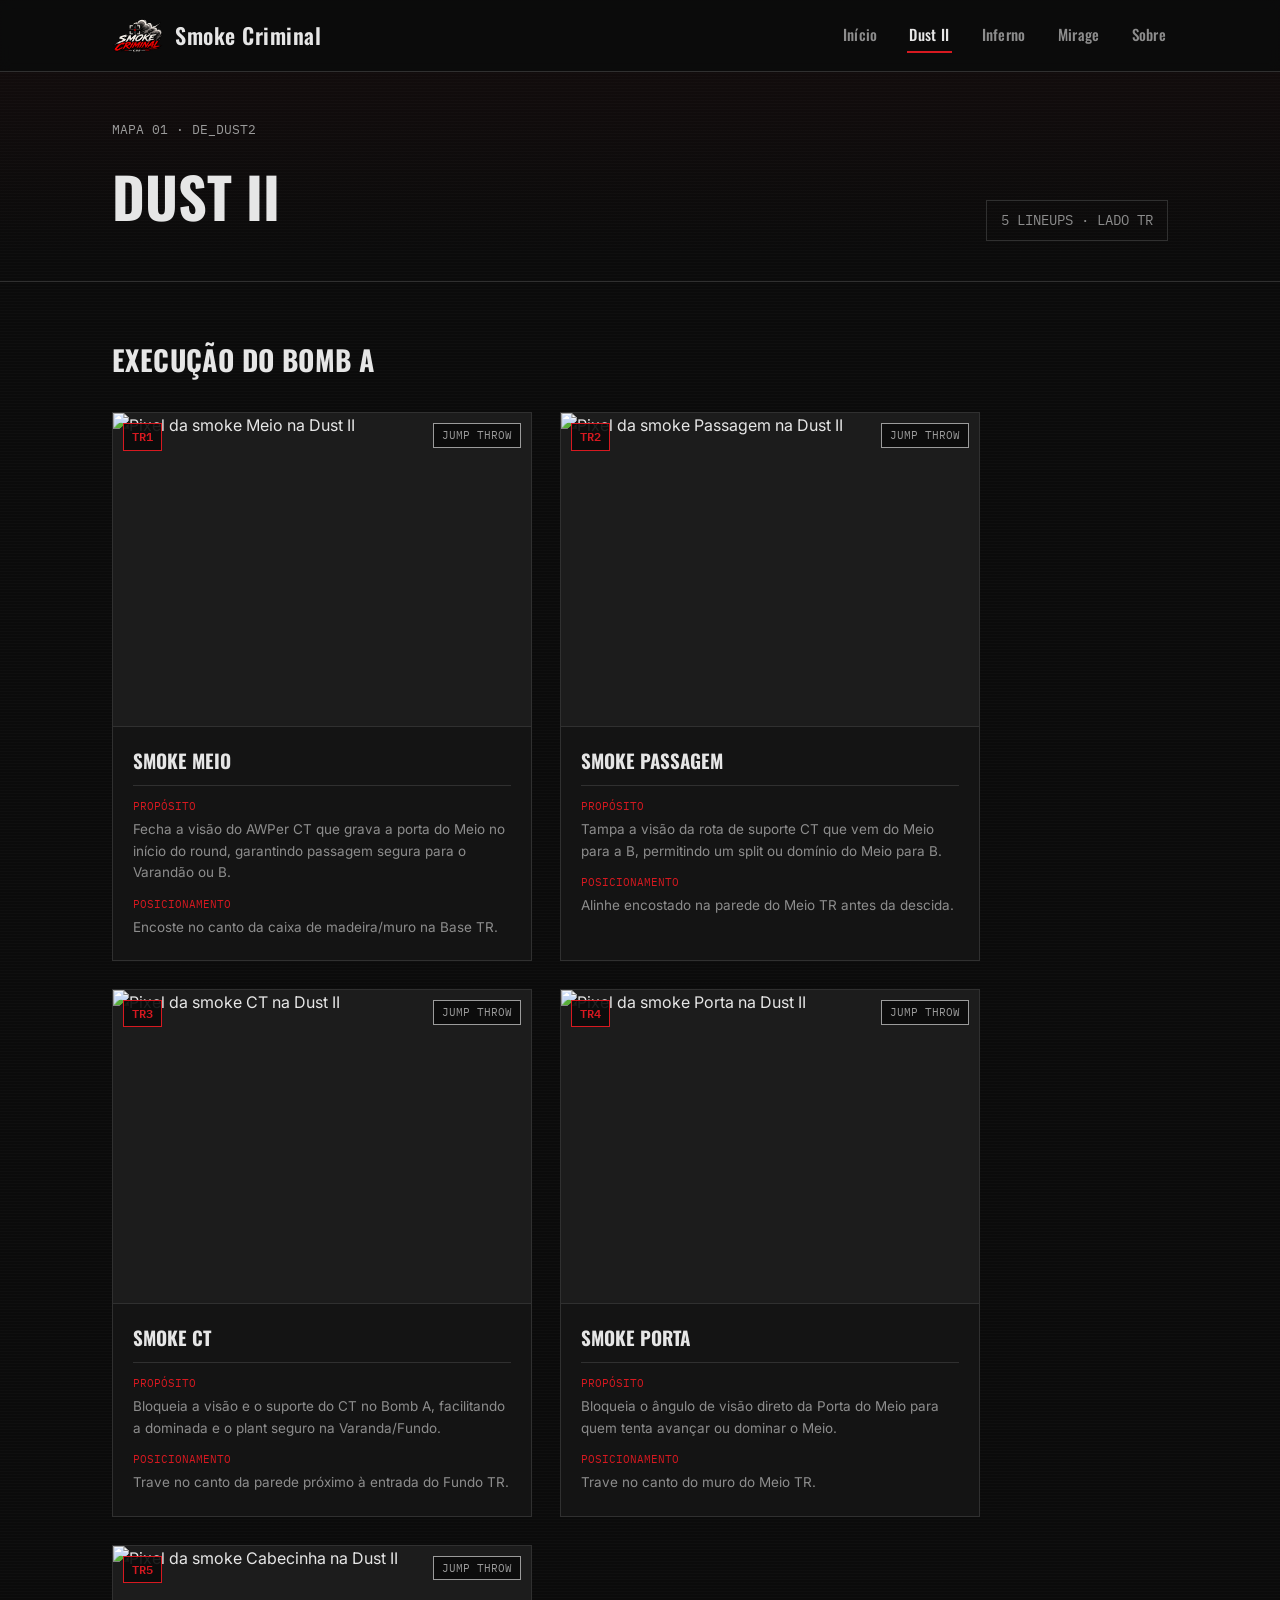
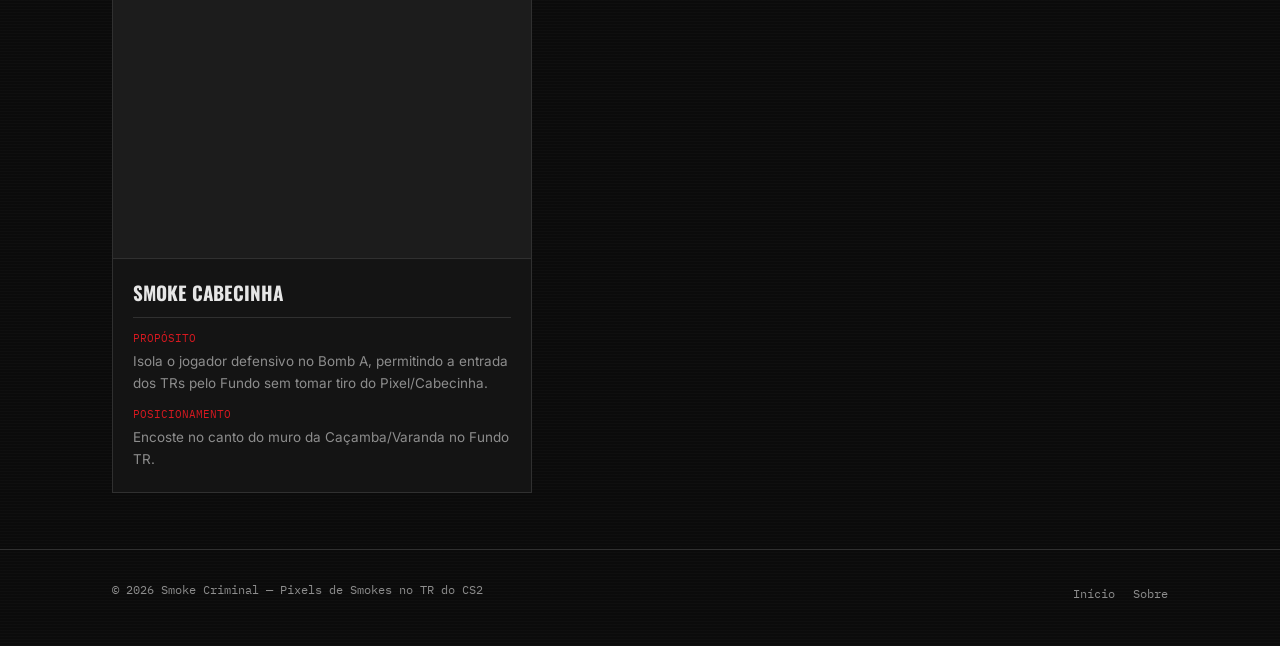
==== dust.html @ 34695987 "Add files via upload" ====
<!DOCTYPE html>
<html lang="pt-BR">
<head>
    <meta charset="UTF-8">
    <meta name="viewport" content="width=device-width, initial-scale=1.0">
    <title>Dust II — Smoke Criminal</title>
    <link rel="stylesheet" href="style.css">
</head>
<body>

    <header class="site-header">
        <div class="wrap">
            <a href="index.html" class="brand">
                <img src="Logotipo-semfundo.png" alt="Smoke Criminal">
                Smoke Criminal 
            </a>
            <nav class="main-nav">
                <ul>
                    <li><a href="index.html">Início</a></li>
                    <li><a href="dust.html" class="is-active">Dust II</a></li>
                    <li><a href="inferno.html">Inferno</a></li>
                    <li><a href="mirage.html">Mirage</a></li>
                    <li><a href="sobre.html">Sobre</a></li>
                </ul>
            </nav>
        </div>
    </header>

    <main>
        <section class="hero-map">
            <div class="wrap" style="display:flex; align-items:flex-end; justify-content:space-between; flex-wrap:wrap; gap:20px; width:100%;">
                <div>
                    <p class="eyebrow">MAPA 01 · DE_DUST2</p>
                    <h1>Dust II</h1>
                </div>
                <span class="count">5 LINEUPS · LADO TR</span>
            </div>
        </section>

        <section class="section">
            <div class="wrap">
                <div class="section-head">
                    <h2>Execução do Bomb A</h2>
                </div>

                <div class="smoke-grid">

                    <article class="smoke-card">
                        <div class="thumb">
                            <img src="Dust - Smoke Meio - TR1 (JUMP THROW).png" alt="Pixel da smoke Meio na Dust II" onclick="abrirImagem(this.src)">
                            <span class="tr-id">TR1</span>
                            <span class="throw-tag">JUMP THROW</span>
                        </div>
                        <div class="body">
                            <h3>Smoke Meio</h3>
                            <div class="field">
                                <span class="k">PROPÓSITO</span>
                                <p class="v">Fecha a visão do AWPer CT que grava a porta do Meio no início do round, garantindo passagem segura para o Varandão ou B.</p>
                            </div>
                            <div class="field">
                                <span class="k">POSICIONAMENTO</span>
                                <p class="v">Encoste no canto da caixa de madeira/muro na Base TR.</p>
                            </div>
                        </div>
                    </article>

                    <article class="smoke-card">
                        <div class="thumb">
                            <img src="Dust - Smoke Passagem - TR2 (JUMP THROW).png" alt="Pixel da smoke Passagem na Dust II" onclick="abrirImagem(this.src)">
                            <span class="tr-id">TR2</span>
                            <span class="throw-tag">JUMP THROW</span>
                        </div>
                        <div class="body">
                            <h3>Smoke Passagem</h3>
                            <div class="field">
                                <span class="k">PROPÓSITO</span>
                                <p class="v">Tampa a visão da rota de suporte CT que vem do Meio para a B, permitindo um split ou domínio do Meio para B.</p>
                            </div>
                            <div class="field">
                                <span class="k">POSICIONAMENTO</span>
                                <p class="v">Alinhe encostado na parede do Meio TR antes da descida.</p>
                            </div>
                        </div>
                    </article>

                    <article class="smoke-card">
                        <div class="thumb">
                            <img src="Dust - Smoke CT - TR3 (JUMP THROW).png" alt="Pixel da smoke CT na Dust II" onclick="abrirImagem(this.src)">
                            <span class="tr-id">TR3</span>
                            <span class="throw-tag">JUMP THROW</span>
                        </div>
                        <div class="body">
                            <h3>Smoke CT</h3>
                            <div class="field">
                                <span class="k">PROPÓSITO</span>
                                <p class="v">Bloqueia a visão e o suporte do CT no Bomb A, facilitando a dominada e o plant seguro na Varanda/Fundo.</p>
                            </div>
                            <div class="field">
                                <span class="k">POSICIONAMENTO</span>
                                <p class="v">Trave no canto da parede próximo à entrada do Fundo TR.</p>
                            </div>
                        </div>
                    </article>

                    <article class="smoke-card">
                        <div class="thumb">
                            <img src="Dust - Smoke Porta - TR4 (JUMP THROW).png" alt="Pixel da smoke Porta na Dust II" onclick="abrirImagem(this.src)">
                            <span class="tr-id">TR4</span>
                            <span class="throw-tag">JUMP THROW</span>
                        </div>
                        <div class="body">
                            <h3>Smoke Porta</h3>
                            <div class="field">
                                <span class="k">PROPÓSITO</span>
                                <p class="v">Bloqueia o ângulo de visão direto da Porta do Meio para quem tenta avançar ou dominar o Meio.</p>
                            </div>
                            <div class="field">
                                <span class="k">POSICIONAMENTO</span>
                                <p class="v">Trave no canto do muro do Meio TR.</p>
                            </div>
                        </div>
                    </article>

                    <article class="smoke-card">
                        <div class="thumb">
                            <img src="Dust - Smoke Cabecinha - TR5 (JUMP THROW).png" alt="Pixel da smoke Cabecinha na Dust II" onclick="abrirImagem(this.src)">
                            <span class="tr-id">TR5</span>
                            <span class="throw-tag">JUMP THROW</span>
                        </div>
                        <div class="body">
                            <h3>Smoke Cabecinha</h3>
                            <div class="field">
                                <span class="k">PROPÓSITO</span>
                                <p class="v">Isola o jogador defensivo no Bomb A, permitindo a entrada dos TRs pelo Fundo sem tomar tiro do Pixel/Cabecinha.</p>
                            </div>
                            <div class="field">
                                <span class="k">POSICIONAMENTO</span>
                                <p class="v">Encoste no canto do muro da Caçamba/Varanda no Fundo TR.</p>
                            </div>
                        </div>
                    </article>

                </div>
            </div>
        </section>
    </main>

    <footer class="site-footer">
        <div class="wrap">
            <p>&copy; 2026 Smoke Criminal — Pixels de Smokes no TR do CS2</p>
            <ul class="foot-nav">
                <li><a href="index.html">Início</a></li>
                <li><a href="sobre.html">Sobre</a></li>
            </ul>
        </div>
    </footer>

    <div id="lightbox" class="lightbox">
        <span class="lightbox-close" onclick="fecharImagem()">&times;</span>
        <img id="lightbox-img" src="" alt="Imagem ampliada da lineup">
    </div>

    <script src="script.js"></script>

</body>
</html>
---- style.css ----
@import url('https://fonts.googleapis.com/css2?family=Oswald:wght@500;600;700&family=Inter:wght@400;500;600&family=IBM+Plex+Mono:wght@500;600&display=swap');

:root{
  --bg: #0b0b0b;
  --panel: #141414;
  --panel-2: #1c1c1c;
  --border: #303030;
  --red: #d71920;
  --red-dim: #8f1116;
  --gray: #9b9b9b;
  --text: #e6e6e6;
  --text-muted: #8d8d8d;
  --mono: 'IBM Plex Mono', monospace;
  --display: 'Oswald', sans-serif;
  --body: 'Inter', sans-serif;
}

*{ box-sizing: border-box; }

html{ scroll-behavior: smooth; }

body{
  margin: 0;
  background: var(--bg);
  background-image:
    linear-gradient(180deg, rgba(193,39,45,0.05), transparent 260px),
    repeating-linear-gradient(0deg, rgba(255,255,255,0.015) 0px, rgba(255,255,255,0.015) 1px, transparent 1px, transparent 3px);
  color: var(--text);
  font-family: var(--body);
  font-size: 16px;
  line-height: 1.6;
}

a{ color: inherit; text-decoration: none; }

img{ max-width: 100%; display: block; }

/* ---------- layout helpers ---------- */
.wrap{
  max-width: 1120px;
  margin: 0 auto;
  padding: 0 32px;
}

/* ---------- header / nav ---------- */
.site-header{
  border-bottom: 1px solid var(--border);
  background: rgba(11,11,11,0.92);
  position: sticky;
  top: 0;
  z-index: 20;
  backdrop-filter: blur(6px);
}

.site-header .wrap{
  display: flex;
  align-items: center;
  justify-content: space-between;
  padding-top: 18px;
  padding-bottom: 18px;
  gap: 24px;
}

.brand{
  display: flex;
  align-items: center;
  gap: 12px;
  font-family: var(--display);
  font-size: 22px;
  font-weight: 600;
  letter-spacing: 0.5px;
  color: var(--text);
}

.brand img{ height: 34px; width: auto; }

.brand .tag{
  font-family: var(--mono);
  font-size: 11px;
  color: var(--red);
  border: 1px solid var(--red-dim);
  padding: 2px 6px;
  margin-left: 4px;
}

.main-nav ul{
  list-style: none;
  display: flex;
  flex-wrap: wrap;
  gap: 28px;
  margin: 0;
  padding: 0;
}

.main-nav a{
  font-family: var(--display);
  font-size: 15px;
  font-weight: 500;
  letter-spacing: 0.3px;
  color: var(--text-muted);
  padding: 6px 2px;
  border-bottom: 2px solid transparent;
  transition: color .15s ease, border-color .15s ease;
}

.main-nav a:hover,
.main-nav a.is-active{
  color: var(--text);
  border-bottom-color: var(--red);
}

/* ---------- hero ---------- */
.hero{
  padding: 76px 0 56px;
  border-bottom: 1px solid var(--border);
  text-align: center;
}

.hero .wrap{
  display: flex;
  flex-direction: column;
  align-items: center;
}

.hero .eyebrow{
  font-family: var(--mono);
  font-size: 13px;
  color: var(--gray);
  margin: 0 0 14px;
}

.hero h1{
  font-family: var(--display);
  font-size: clamp(44px, 7vw, 80px);
  line-height: 1.05;
  margin: 0 0 20px;
  max-width: 16ch;
  text-transform: uppercase;
}

.hero p{
  max-width: 62ch;
  color: var(--text-muted);
  font-size: 17px;
  margin: 0 auto;
}

.hero-map{
  padding: 48px 0 40px;
  border-bottom: 1px solid var(--border);
  display: flex;
  align-items: flex-end;
  justify-content: space-between;
  flex-wrap: wrap;
  gap: 20px;
}

.hero-map .eyebrow{
  font-family: var(--mono);
  font-size: 13px;
  color: var(--gray);
  margin: 0 0 10px;
}

.hero-map h1{
  font-family: var(--display);
  font-size: clamp(36px, 5.5vw, 56px);
  margin: 0;
  text-transform: uppercase;
}

.hero-map .count{
  font-family: var(--mono);
  font-size: 14px;
  color: var(--text-muted);
  border: 1px solid var(--border);
  padding: 8px 14px;
}

/* ---------- section heading ---------- */
.section{
  padding: 56px 0;
  border-bottom: 1px solid var(--border);
}

.section:last-of-type{ border-bottom: none; }

.section-head{
  display: flex;
  align-items: baseline;
  justify-content: space-between;
  gap: 20px;
  margin-bottom: 30px;
  flex-wrap: wrap;
}

.section-head h2{
  font-family: var(--display);
  font-size: 28px;
  margin: 0;
  text-transform: uppercase;
  letter-spacing: 0.4px;
}

.section-head .note{
  font-family: var(--mono);
  font-size: 12px;
  color: var(--text-muted);
}

/* ---------- map select cards (home page) ---------- */
.map-grid{
  display: flex;
  flex-wrap: wrap;
  gap: 24px;
}

.map-card{
  position: relative;
  flex: 1 1 300px;
  background: var(--panel);
  border: 1px solid var(--border);
  padding: 28px 24px 24px;
}

.map-card::before,
.map-card::after,
.map-card .corner-tl,
.map-card .corner-br{
  content: "";
  position: absolute;
  width: 16px;
  height: 16px;
  border: 2px solid var(--red);
}
.map-card::before{ top: -1px; left: -1px; border-right: none; border-bottom: none; }
.map-card::after{ bottom: -1px; right: -1px; border-left: none; border-top: none; }

.map-card .map-code{
  font-family: var(--mono);
  font-size: 12px;
  color: var(--red);
  display: block;
  margin-bottom: 14px;
}

.map-card h3{
  font-family: var(--display);
  font-size: 26px;
  margin: 0 0 10px;
  text-transform: uppercase;
}

.map-card p{
  color: var(--text-muted);
  font-size: 14.5px;
  margin: 0 0 22px;
}

.btn{
  display: inline-block;
  font-family: var(--display);
  font-size: 14px;
  letter-spacing: 0.5px;
  text-transform: uppercase;
  color: var(--text);
  border: 1px solid var(--text);
  padding: 10px 18px;
  transition: background .15s ease, color .15s ease, border-color .15s ease;
}

.btn:hover{
  background: var(--red);
  border-color: var(--red);
  color: #100708;
}

.map-card .btn{
  border-color: var(--red-dim);
}
.map-card .btn:hover{
  background: var(--red);
  border-color: var(--red);
}

/* ---------- briefing intro block ---------- */
.briefing{
  display: flex;
  flex-wrap: wrap;
  gap: 32px;
  align-items: flex-start;
}

.briefing .lede{
  flex: 2 1 380px;
}

.briefing .lede p{
  max-width: 60ch;
  color: var(--text-muted);
  margin: 0 0 16px;
}

.briefing .stat-block{
  flex: 1 1 220px;
  border-left: 1px solid var(--border);
  padding-left: 24px;
  display: flex;
  flex-direction: column;
  gap: 18px;
}

.stat{
  font-family: var(--mono);
}

.stat .num{
  display: block;
  font-family: var(--display);
  font-size: 32px;
  color: var(--gray);
}

.stat .label{
  font-size: 12px;
  color: var(--text-muted);
}

/* ---------- smoke lineup cards ---------- */
.smoke-grid{
  display: flex;
  flex-wrap: wrap;
  gap: 28px;
}

.smoke-card{
  position: relative;
  flex: 1 1 340px;
  max-width: 420px;
  background: var(--panel);
  border: 1px solid var(--border);
  overflow: hidden;
}

.smoke-card .thumb{
  position: relative;
  border-bottom: 1px solid var(--border);
  aspect-ratio: 4 / 3;
  background: var(--panel-2);
  overflow: hidden;
}

.smoke-card .thumb img{
  width: 100%;
  height: 100%;
  object-fit: contain;
  cursor: zoom-in;
}

.smoke-card .tr-id{
  position: absolute;
  top: 10px;
  left: 10px;
  font-family: var(--mono);
  font-size: 12px;
  font-weight: 600;
  background: rgba(11,11,11,0.90);
  border: 1px solid var(--red);
  color: var(--red);
  padding: 3px 8px;
}

.smoke-card .throw-tag{
  position: absolute;
  top: 10px;
  right: 10px;
  font-family: var(--mono);
  font-size: 10.5px;
  background: rgba(11,11,11,0.90);
  border: 1px solid var(--gray);
  color: var(--gray);
  padding: 3px 8px;
}

.smoke-card .body{
  padding: 18px 20px 22px;
}

.smoke-card h3{
  font-family: var(--display);
  font-size: 19px;
  margin: 0 0 12px;
  text-transform: uppercase;
  border-bottom: 1px solid var(--border);
  padding-bottom: 10px;
}

.smoke-card .field{
  margin: 0 0 12px;
}

.smoke-card .field:last-child{ margin-bottom: 0; }

.smoke-card .field .k{
  display: block;
  font-family: var(--mono);
  font-size: 10.5px;
  color: var(--red);
  margin-bottom: 4px;
}

.smoke-card .field .v{
  margin: 0;
  font-size: 13.5px;
  color: var(--text-muted);
}

/* ---------- lightbox (amplia a imagem ao clicar) ---------- */
.lightbox{
  display: none;
  position: fixed;
  inset: 0;
  background: rgba(0,0,0,0.92);
  z-index: 100;
  align-items: center;
  justify-content: center;
  padding: 24px;
}

.lightbox.active{
  display: flex;
}

.lightbox img{
  max-width: 90vw;
  max-height: 85vh;
  border: 2px solid var(--red);
}

.lightbox-close{
  position: absolute;
  top: 20px;
  right: 28px;
  font-family: var(--display);
  font-size: 38px;
  color: var(--text);
  cursor: pointer;
  line-height: 1;
}

.lightbox-close:hover{ color: var(--red); }

/* ---------- footer ---------- */
.site-footer{
  border-top: 1px solid var(--border);
  padding: 30px 0 40px;
}

.site-footer .wrap{
  display: flex;
  justify-content: space-between;
  flex-wrap: wrap;
  gap: 14px;
}

.site-footer p{
  margin: 0;
  font-family: var(--mono);
  font-size: 12px;
  color: var(--text-muted);
}

.site-footer .foot-nav{
  display: flex;
  gap: 18px;
  list-style: none;
  padding: 0;
  margin: 0;
}

.site-footer .foot-nav a{
  font-family: var(--mono);
  font-size: 12px;
  color: var(--text-muted);
  border-bottom: 1px solid transparent;
}

.site-footer .foot-nav a:hover{
  color: var(--text);
  border-bottom-color: var(--red);
}

/* ---------- contact / sobre page ---------- */
.info-block{
  max-width: 62ch;
}

.info-block p{ color: var(--text-muted); margin: 0 0 16px; }

.info-block .contact-list{
  list-style: none;
  padding: 0;
  margin: 24px 0 0;
  display: flex;
  flex-direction: column;
  gap: 10px;
  font-family: var(--mono);
  font-size: 14px;
}

.info-block .contact-list span{ color: var(--red); margin-right: 10px; }

/* ---------- responsive ---------- */
@media (max-width: 720px){
  .wrap{ padding: 0 20px; }
  .site-header .wrap{ flex-direction: column; align-items: flex-start; gap: 14px; }
  .main-nav ul{ gap: 18px; }
  .hero{ padding: 52px 0 40px; }
  .section{ padding: 40px 0; }
  .briefing .stat-block{ border-left: none; border-top: 1px solid var(--border); padding-left: 0; padding-top: 20px; flex-direction: row; flex-wrap: wrap; }
}
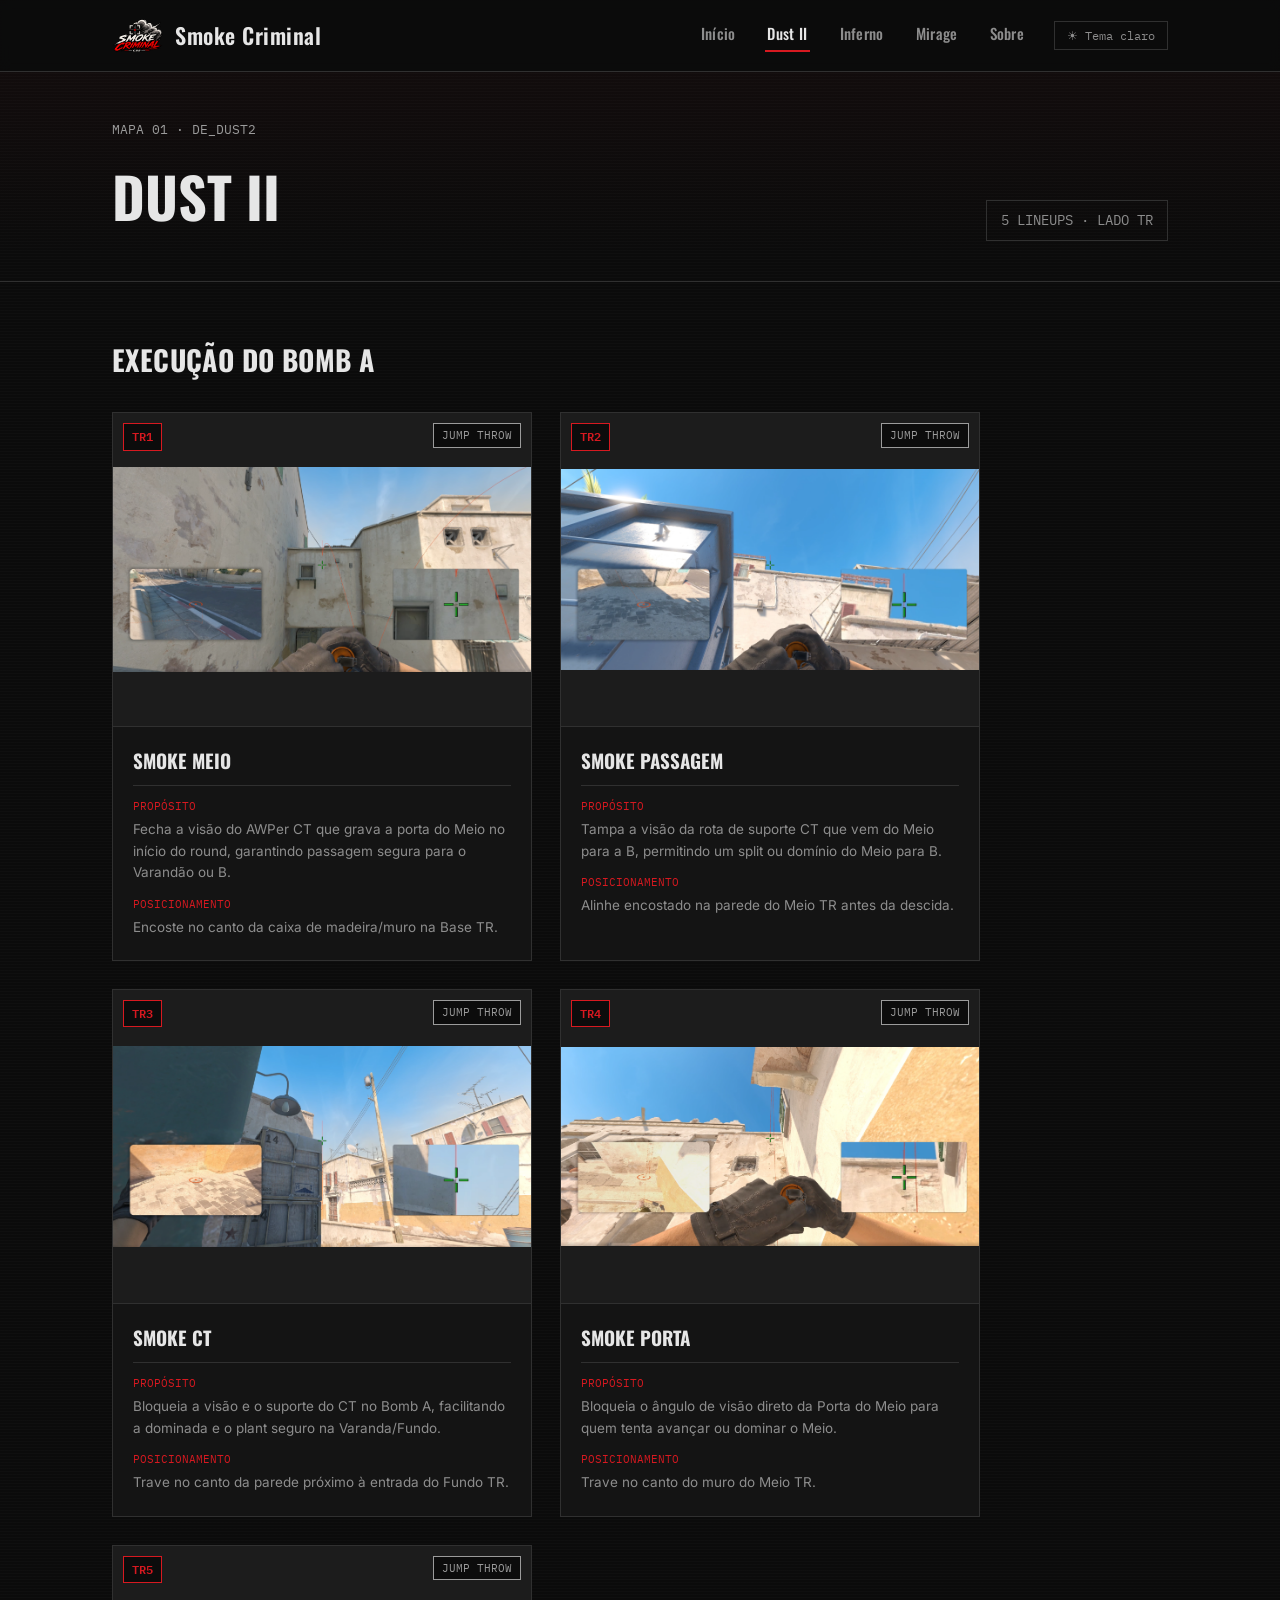
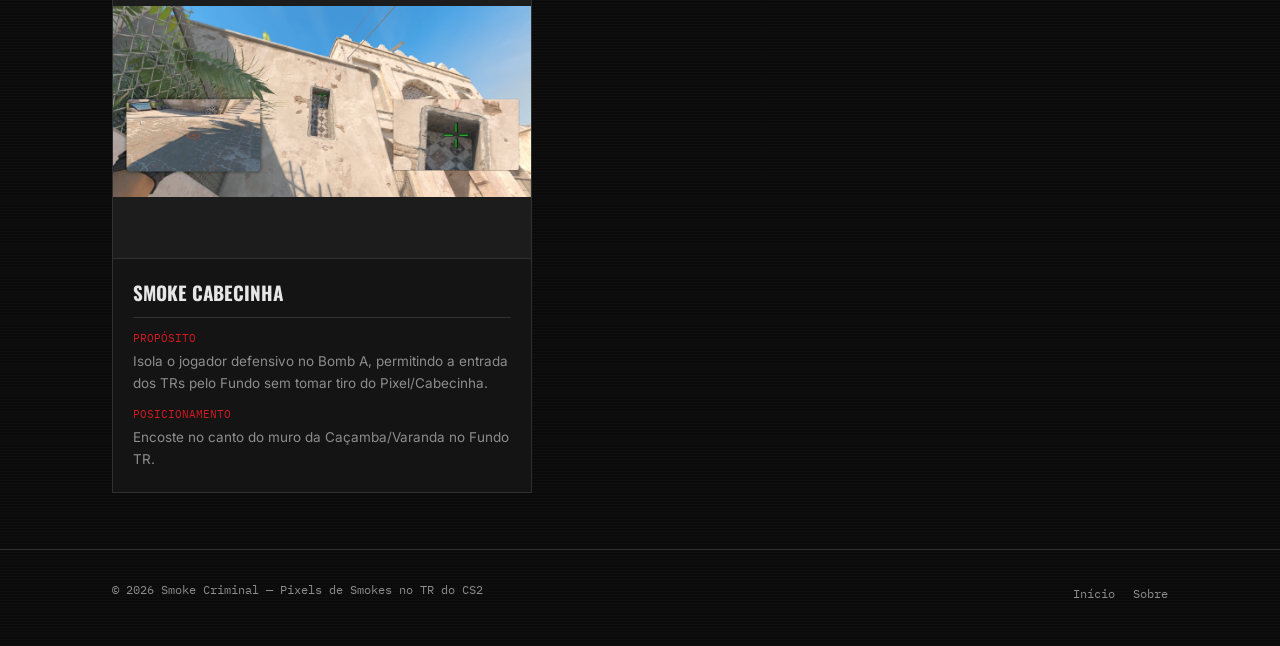
==== commit d622d200: "Add files via upload SCRUM-1: adiciona botão de tema claro/escuro e SCRUM-2: filtro por tipo de arre" ====
--- a/dust.html
+++ b/dust.html
@@ -5,6 +5,7 @@
     <meta name="viewport" content="width=device-width, initial-scale=1.0">
     <title>Dust II — Smoke Criminal</title>
     <link rel="stylesheet" href="style.css">
+    <script src="tema.js"></script>
 </head>
 <body>
 
--- a/style.css
+++ b/style.css
@@ -519,3 +519,101 @@
   .section{ padding: 40px 0; }
   .briefing .stat-block{ border-left: none; border-top: 1px solid var(--border); padding-left: 0; padding-top: 20px; flex-direction: row; flex-wrap: wrap; }
 }
+
+/* ---------- filtro por tipo de arremesso ---------- */
+.filter-bar{
+  display: flex;
+  flex-wrap: wrap;
+  align-items: center;
+  gap: 10px;
+  margin-bottom: 28px;
+}
+
+.filter-btn{
+  font-family: var(--mono);
+  font-size: 12px;
+  color: var(--text-muted);
+  background: transparent;
+  border: 1px solid var(--border);
+  padding: 8px 14px;
+  cursor: pointer;
+  transition: color .15s ease, border-color .15s ease, background .15s ease;
+}
+
+.filter-btn:hover{
+  color: var(--text);
+  border-color: var(--gray);
+}
+
+.filter-btn.active{
+  color: var(--text);
+  background: var(--panel);
+  border-color: var(--red);
+}
+
+.filter-btn:focus-visible{
+  outline: 2px solid var(--red);
+  outline-offset: 2px;
+}
+
+.filter-count{
+  margin-left: auto;
+  font-family: var(--mono);
+  font-size: 12px;
+  color: var(--text-muted);
+}
+
+.smoke-card[hidden]{ display: none; }
+
+/* ---------- botão de alternar tema ---------- */
+.theme-toggle{
+  font-family: var(--mono);
+  font-size: 12px;
+  color: var(--text-muted);
+  background: transparent;
+  border: 1px solid var(--border);
+  padding: 6px 12px;
+  cursor: pointer;
+  transition: color .15s ease, border-color .15s ease;
+}
+
+.theme-toggle:hover{
+  color: var(--text);
+  border-color: var(--red);
+}
+
+.theme-toggle:focus-visible{
+  outline: 2px solid var(--red);
+  outline-offset: 2px;
+}
+
+/* ---------- tema claro ---------- */
+html[data-theme="light"]{
+  --bg: #f4f4f1;
+  --panel: #ffffff;
+  --panel-2: #ebebe7;
+  --border: #cfcfca;
+  --red: #c4121a;
+  --red-dim: #e3a5a8;
+  --gray: #55555a;
+  --text: #1a1a1a;
+  --text-muted: #55555a;
+}
+
+html[data-theme="light"] body{
+  background-image: linear-gradient(180deg, rgba(193,39,45,0.07), transparent 260px);
+}
+
+html[data-theme="light"] .site-header{
+  background: rgba(244,244,241,0.92);
+}
+
+html[data-theme="light"] .smoke-card .tr-id,
+html[data-theme="light"] .smoke-card .throw-tag{
+  background: rgba(255,255,255,0.92);
+}
+
+/* o fundo da imagem ampliada continua escuro nos dois temas */
+html[data-theme="light"] .lightbox-close{
+  color: #e6e6e6;
+}
